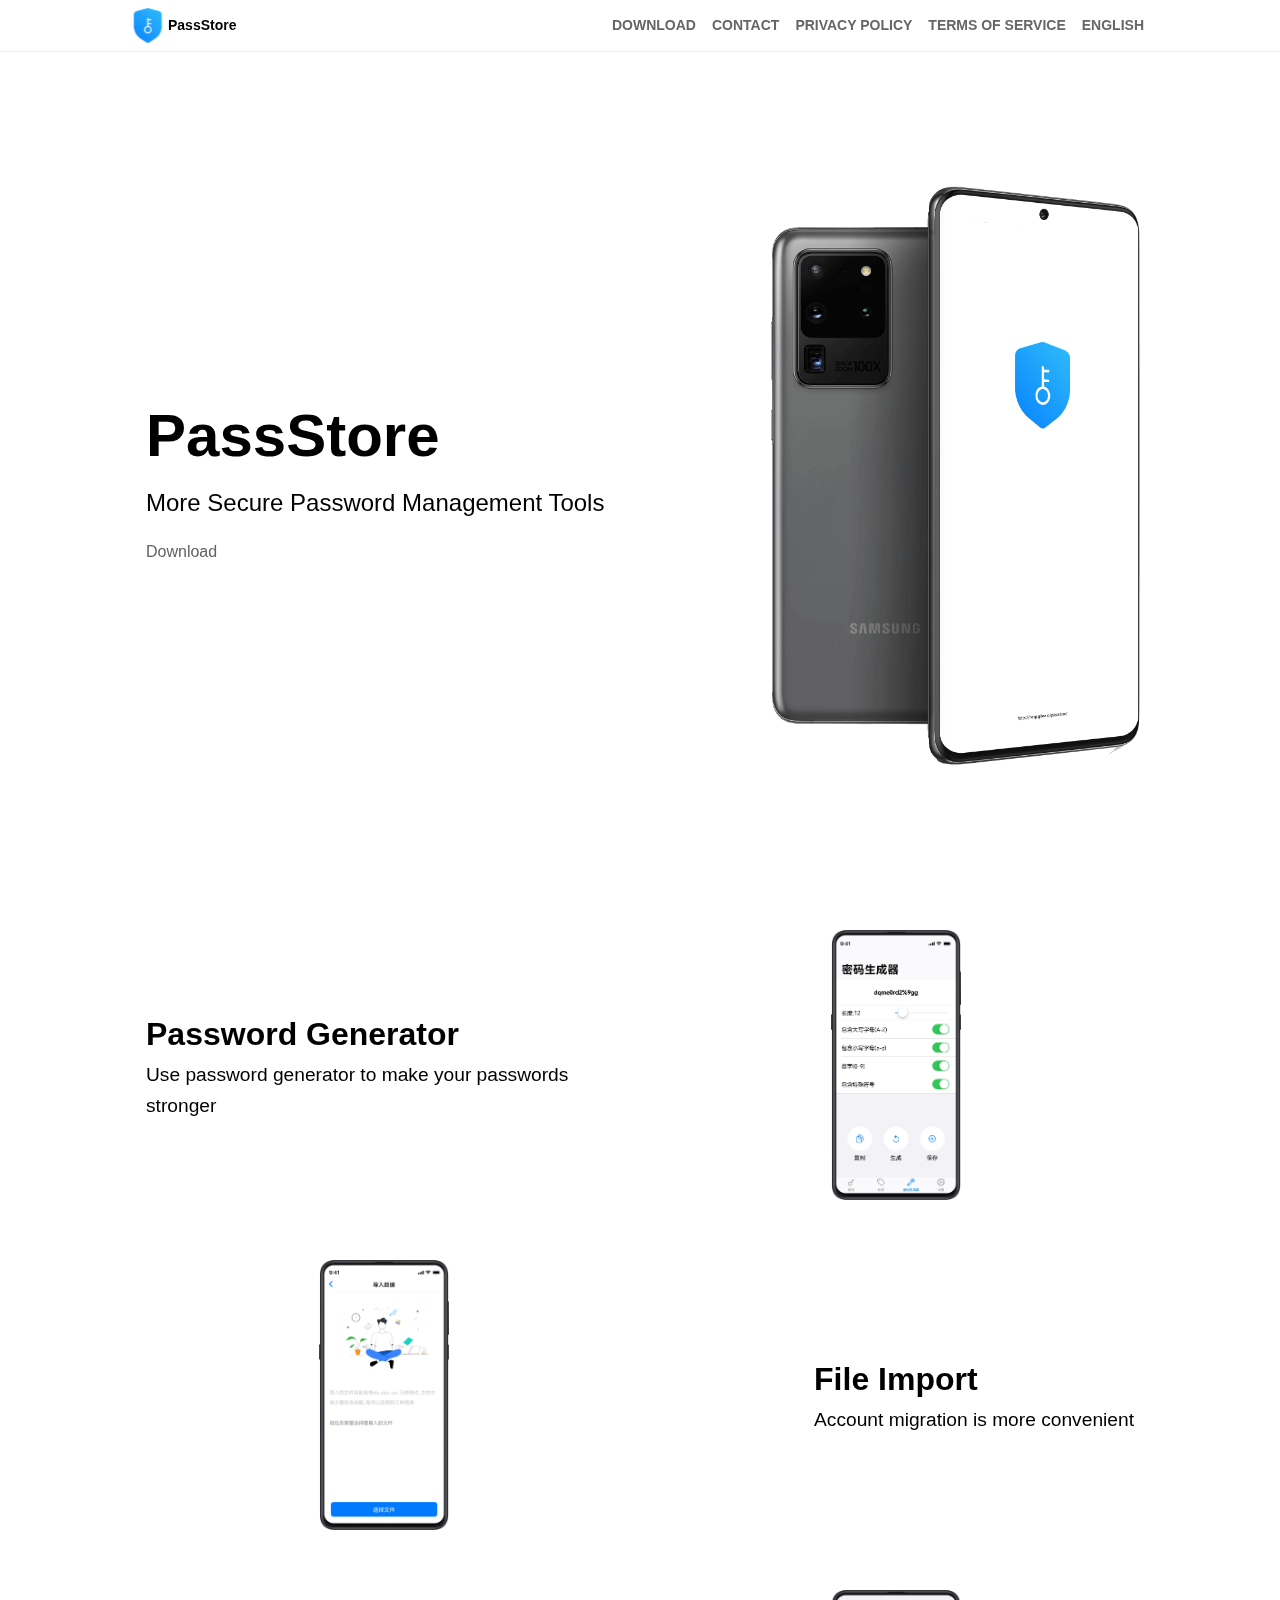
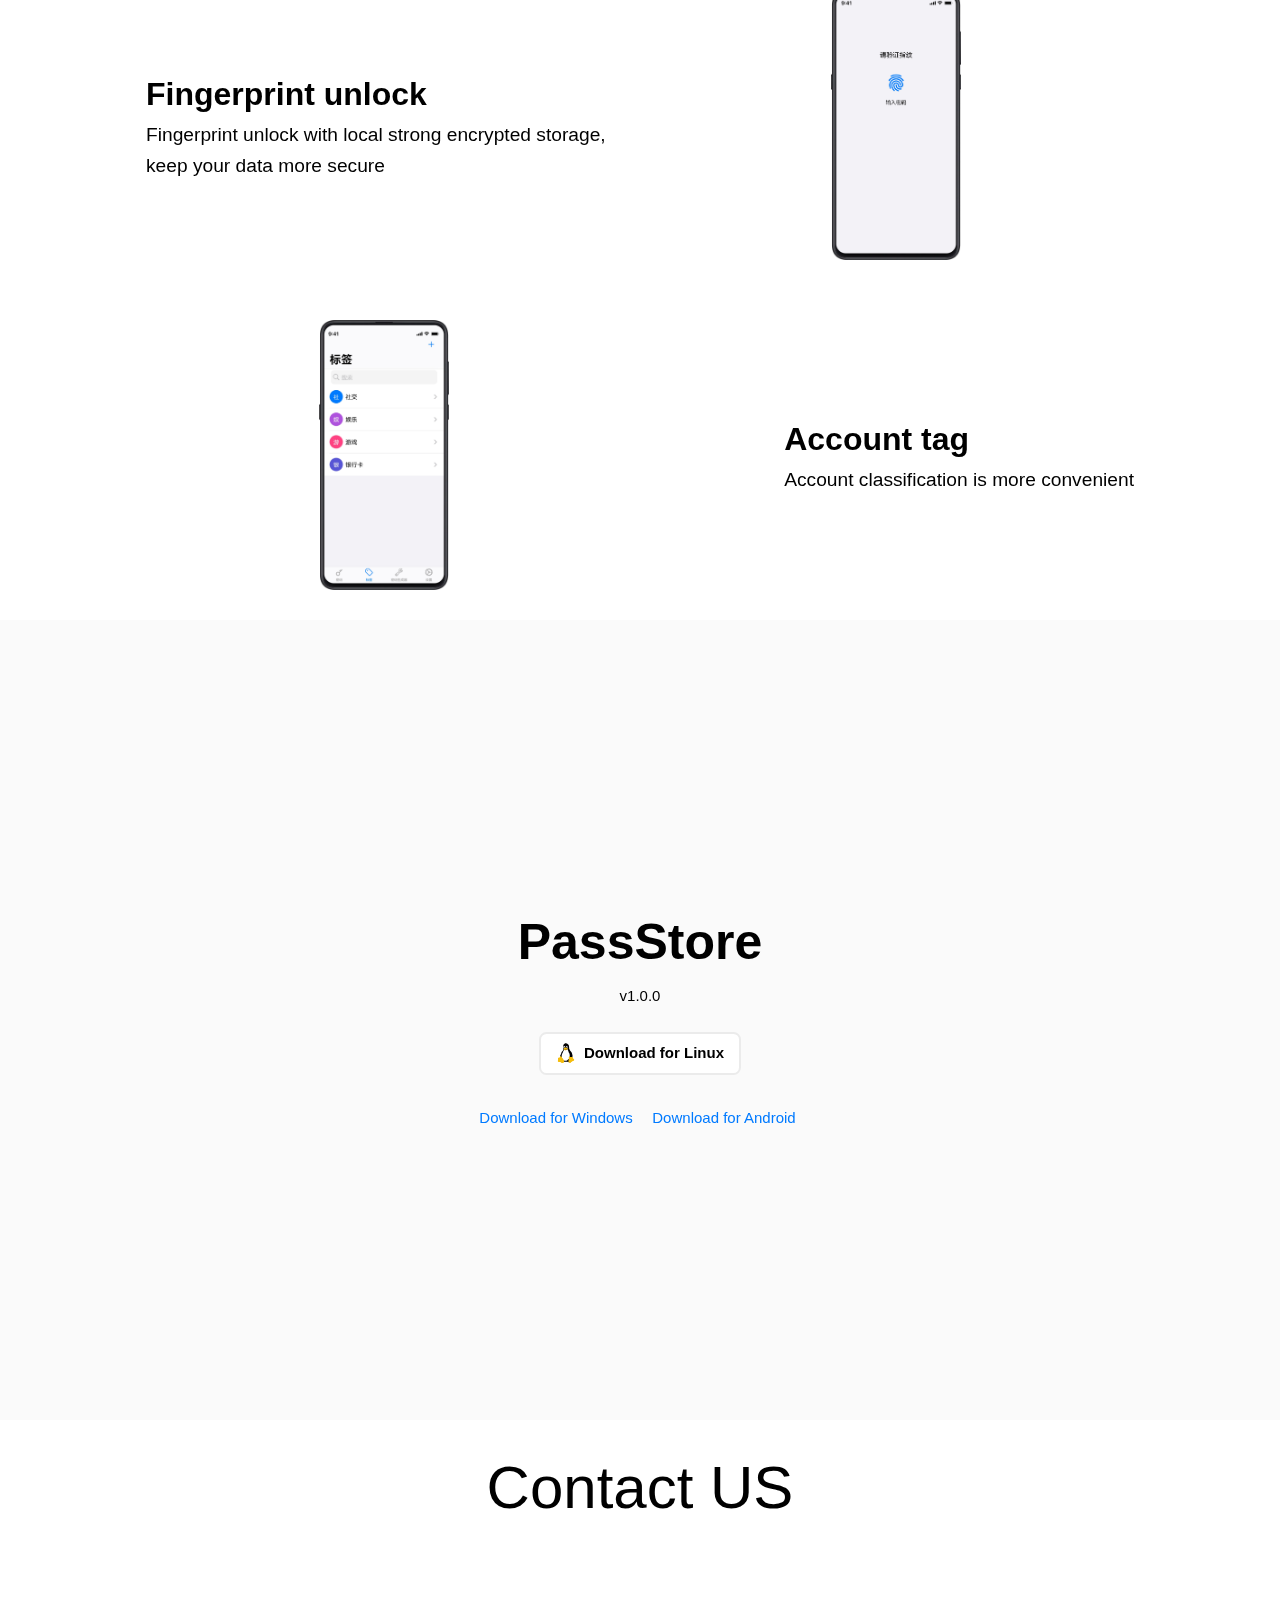
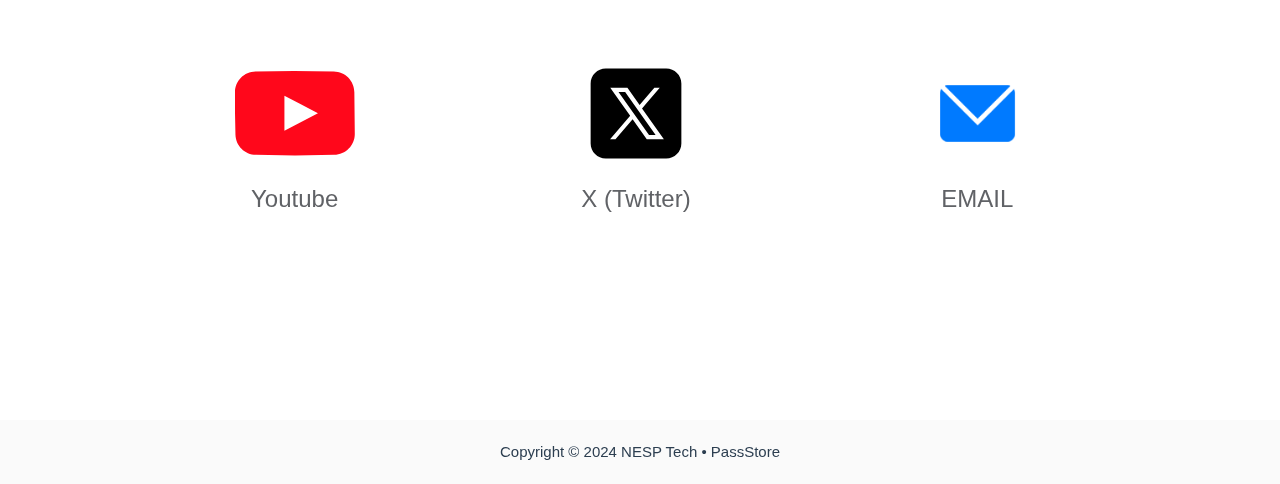
==== index.html @ ad8ee07f "update" ====
<!doctype html>
<html lang="en">
  <head>
    <meta charset="UTF-8" />
    <link rel="icon" href="https://nespjin.github.io/passstore/favicon.svg" />
    <meta name="viewport" content="width=device-width, initial-scale=1.0" />
    <title>PassStore</title>
    <script type="module" crossorigin src="https://nespjin.github.io/passstore/assets/index-Bi9IcZdc.js"></script>
    <link rel="stylesheet" crossorigin href="https://nespjin.github.io/passstore/assets/index-D8NJTWag.css">
  </head>
  <body>
    <div id="app"></div>
  </body>
</html>
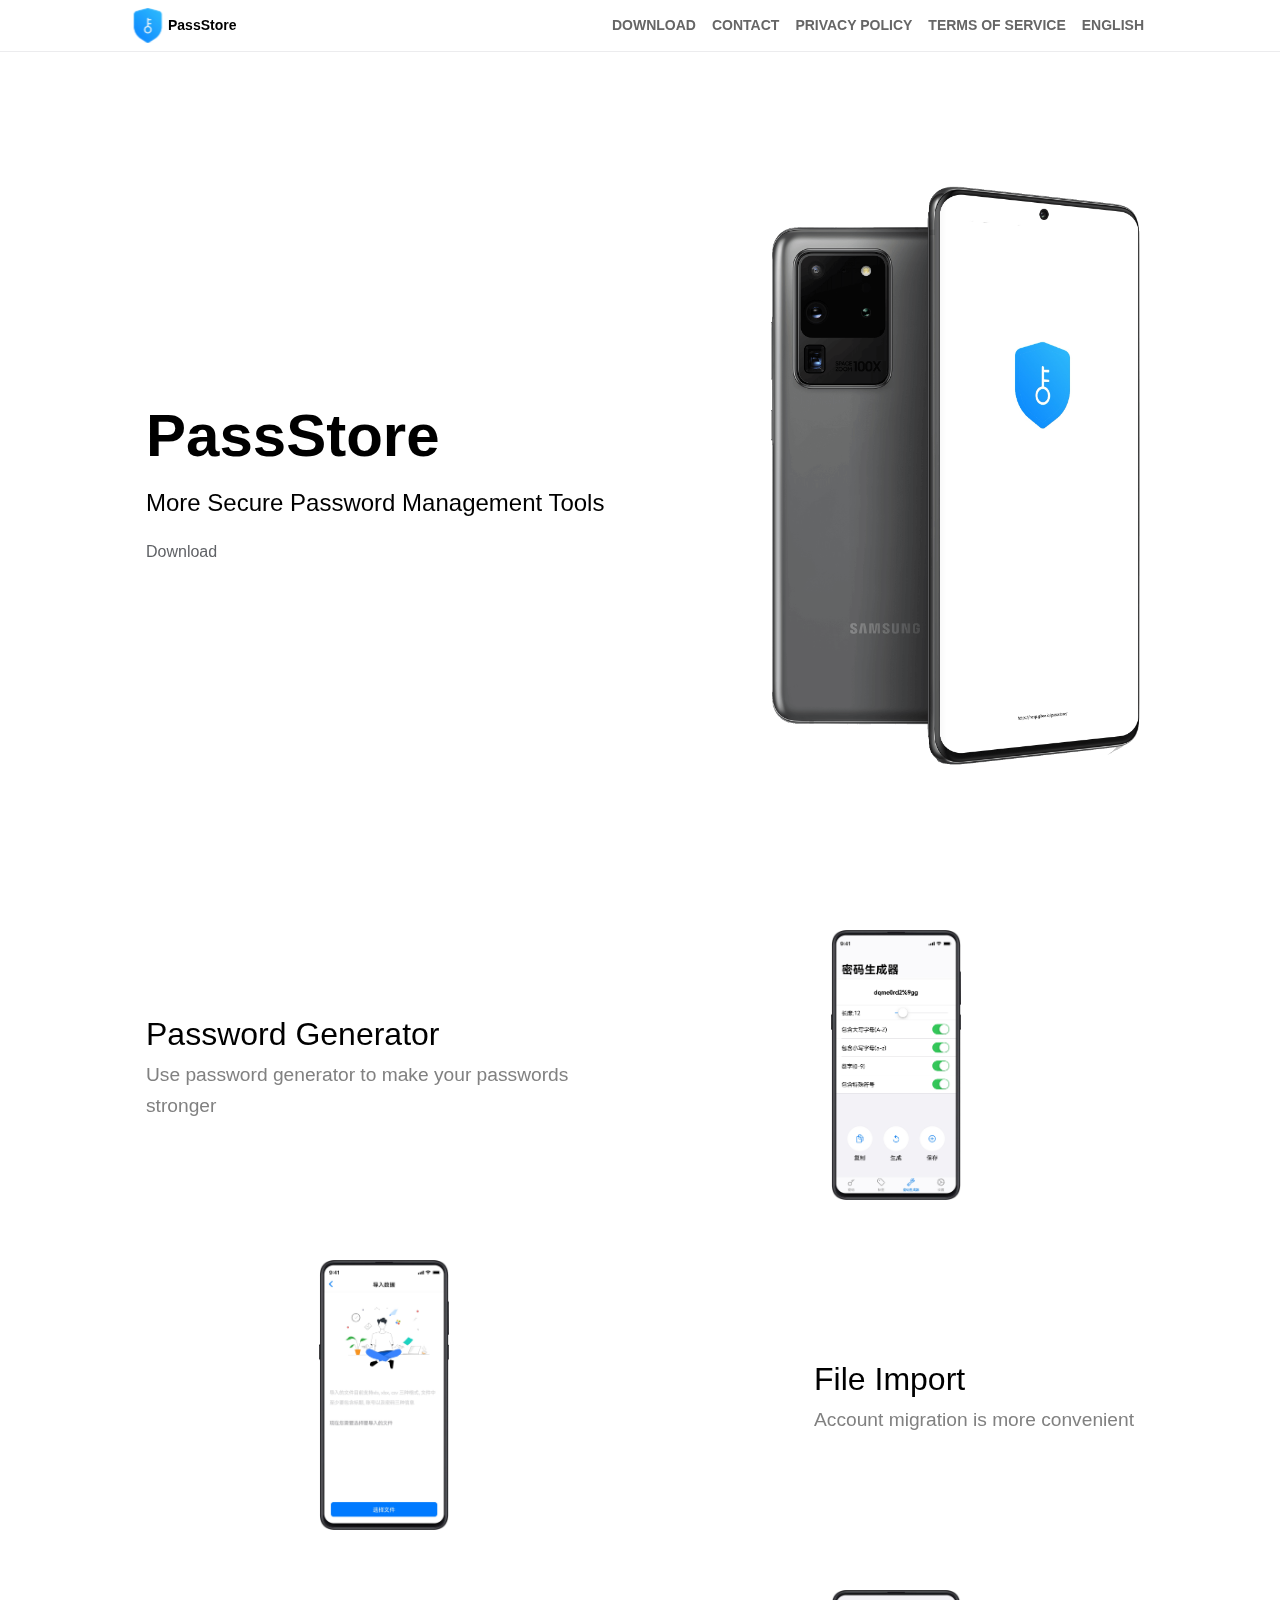
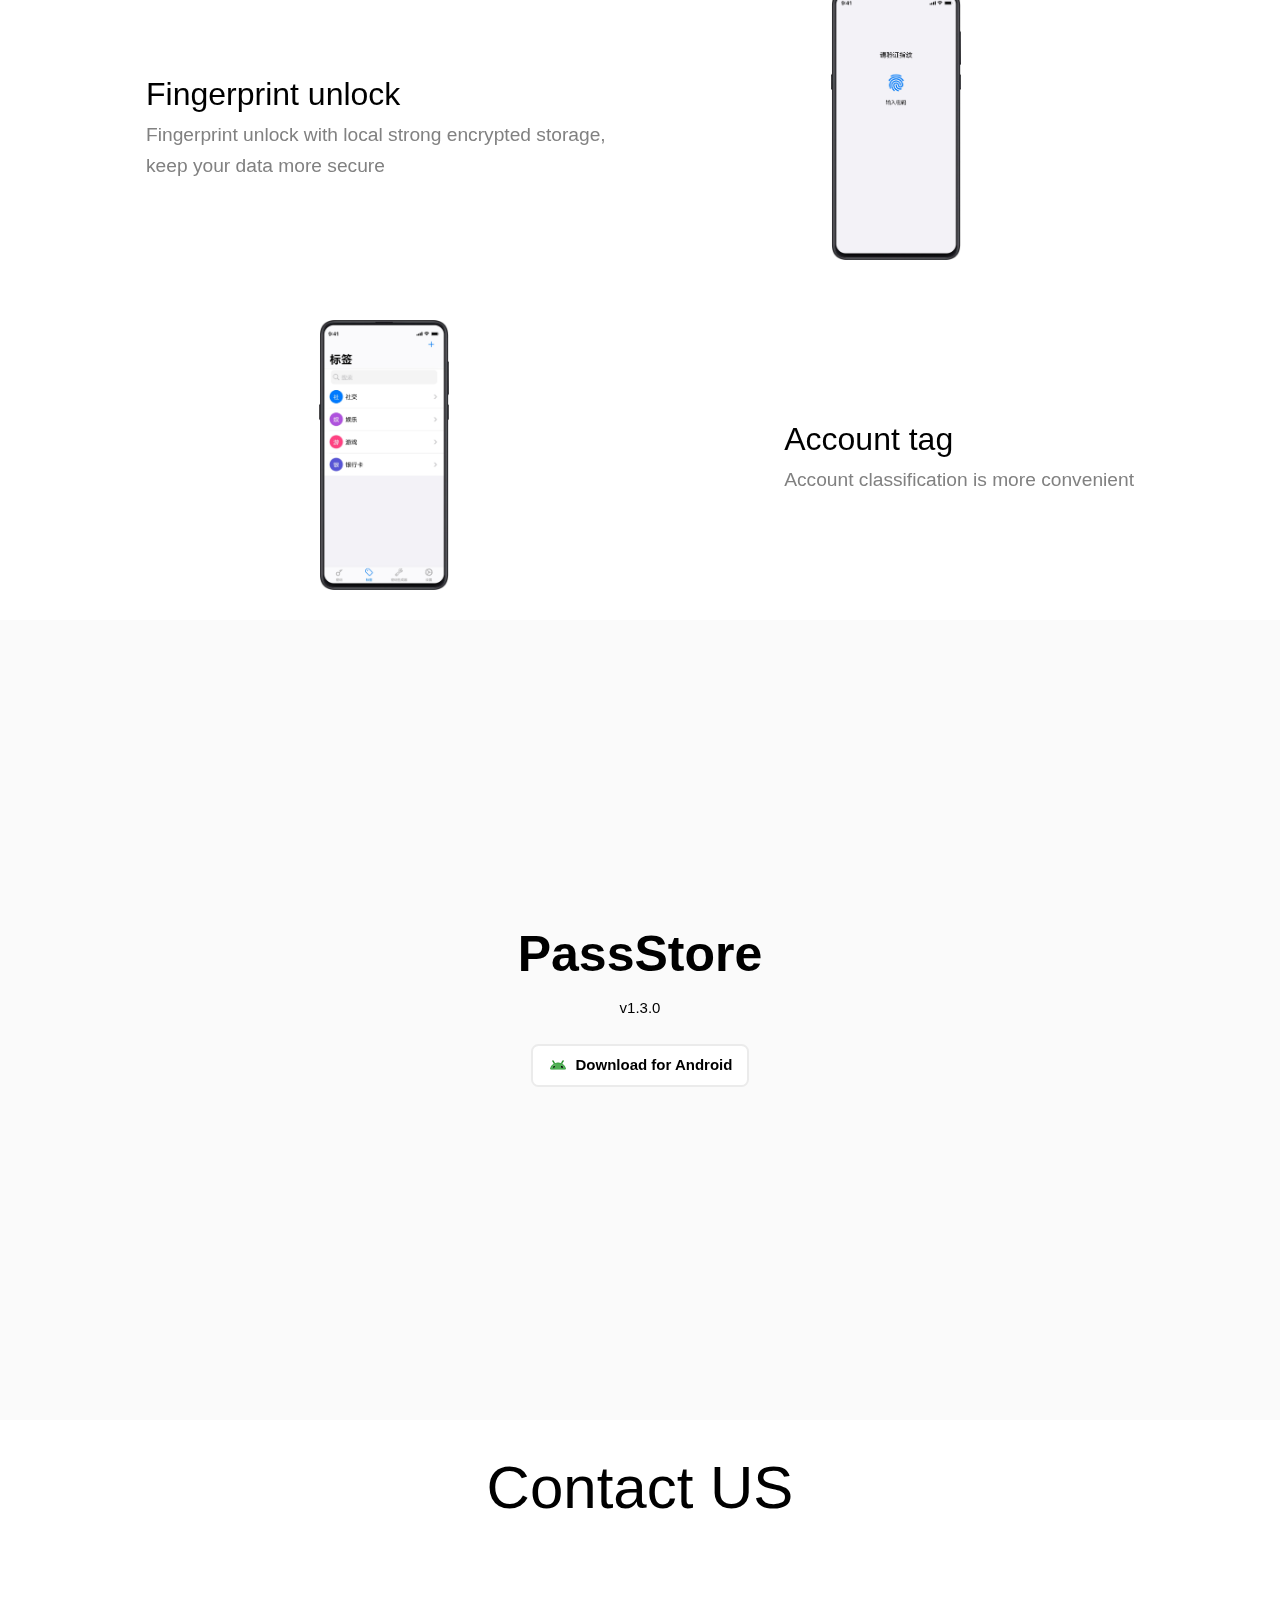
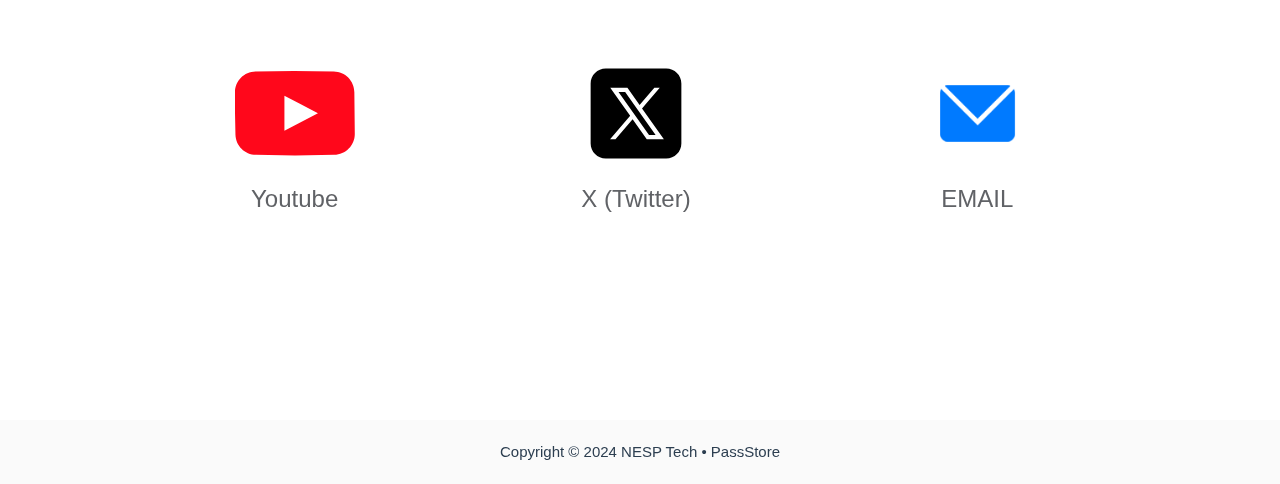
==== commit e27e1662: "update" ====
--- a/index.html
+++ b/index.html
@@ -5,8 +5,8 @@
     <link rel="icon" href="https://nespjin.github.io/passstore/favicon.svg" />
     <meta name="viewport" content="width=device-width, initial-scale=1.0" />
     <title>PassStore</title>
-    <script type="module" crossorigin src="https://nespjin.github.io/passstore/assets/index-Bi9IcZdc.js"></script>
-    <link rel="stylesheet" crossorigin href="https://nespjin.github.io/passstore/assets/index-D8NJTWag.css">
+    <script type="module" crossorigin src="https://nespjin.github.io/passstore/assets/index-D52PgOXZ.js"></script>
+    <link rel="stylesheet" crossorigin href="https://nespjin.github.io/passstore/assets/index-YIdpnmZW.css">
   </head>
   <body>
     <div id="app"></div>
